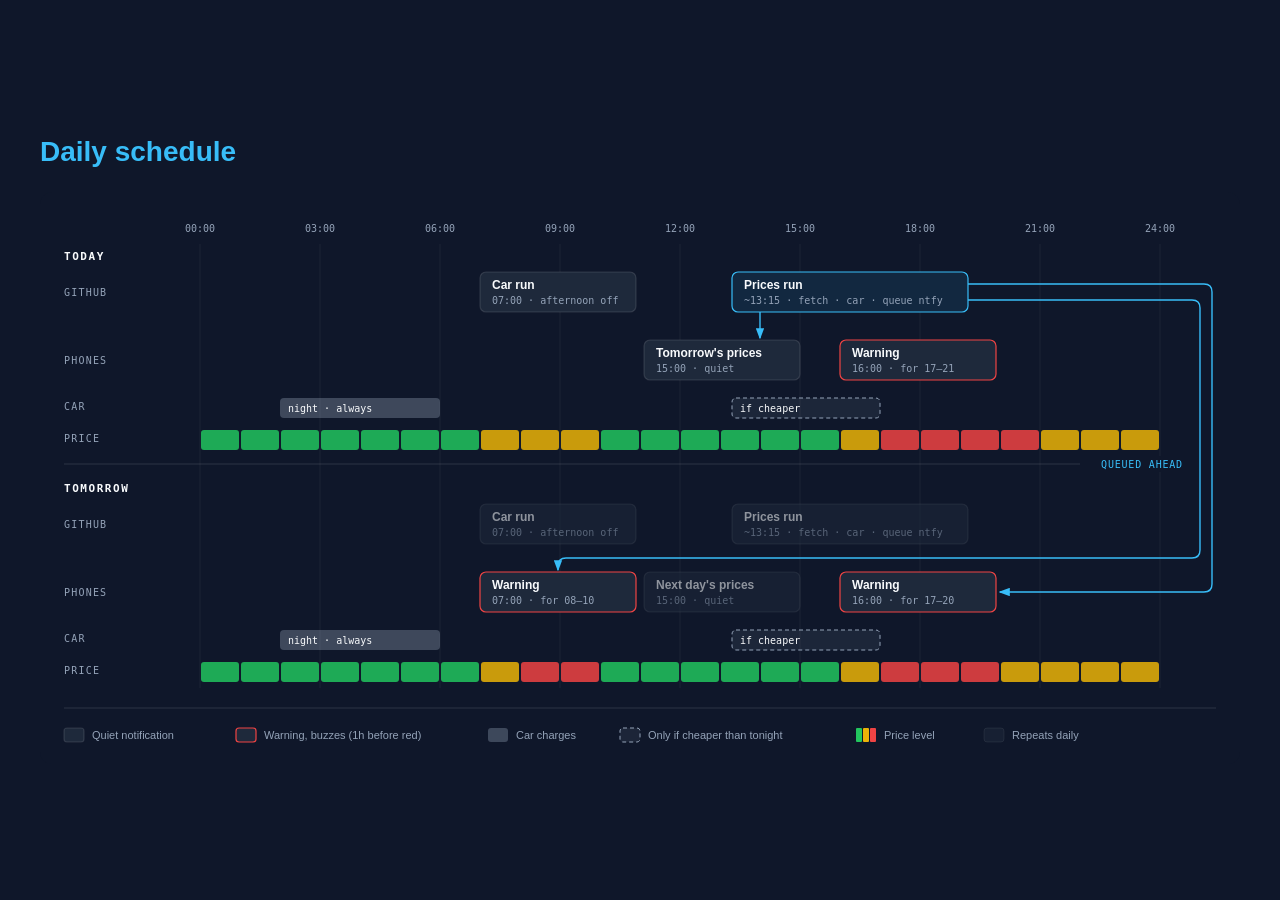
==== docs/schedule.html @ 679850e6 "Document the daily schedule with a diagram Adds docs/schedule.svg (exported from docs/schedule.html)" ====
<!DOCTYPE html>
<html lang="en">
<head>
  <meta charset="UTF-8">
  <meta name="viewport" content="width=device-width, initial-scale=1.0">
  <title>Daily schedule</title>
  <!-- Source of docs/schedule.svg, the diagram in the README; system fonts so the SVG renders anywhere -->
  <style>
    *, *::before, *::after { box-sizing: border-box; margin: 0; padding: 0; }
    body {
      font-family: Inter, -apple-system, BlinkMacSystemFont, 'Segoe UI', Roboto, sans-serif;
      background: #0f172a;
      color: #f8fafc;
      min-height: 100vh;
      display: flex;
      align-items: center;
      justify-content: center;
      padding: 3rem 2rem;
    }
    .frame { max-width: 1200px; width: 100%; }
    .diagram-container { width: 100%; overflow-x: auto; }
    h1 { font-size: 1.75rem; font-weight: 800; margin-bottom: 1.5rem; color: #38bdf8; }
    svg { width: 100%; min-width: 1200px; display: block; }
    @media print {
      .diagram-container { overflow-x: visible; }
      svg { min-width: 0; }
    }
  </style>
</head>
<body>
  <div class="frame">
    <h1>Daily schedule</h1>
    <div class="diagram-container">
      <svg viewBox="0 0 1200 572" xmlns="http://www.w3.org/2000/svg" role="img" aria-labelledby="schedule-title schedule-desc">
        <title id="schedule-title">Daily schedule: runs, notifications and charging</title>
        <desc id="schedule-desc">Each morning a run switches the car's afternoon charging off; each afternoon a run reads tomorrow's prices, switches afternoon charging on when it is cheaper than tonight, and queues tomorrow's overview for 15:00 and a warning an hour before each expensive period tomorrow.</desc>
        <defs>
          <marker id="arrow" markerWidth="8" markerHeight="6" refX="7" refY="3" orient="auto"><polygon points="0 0, 8 3, 0 6" fill="#94a3b8"/></marker>
          <marker id="arrow-accent" markerWidth="8" markerHeight="6" refX="7" refY="3" orient="auto"><polygon points="0 0, 8 3, 0 6" fill="#38bdf8"/></marker>
        </defs>
        <rect width="1200" height="572" rx="12" fill="#0f172a"/>
        <text x="160" y="40" font-family="ui-monospace, SFMono-Regular, Menlo, Consolas, monospace" font-size="10" font-weight="400" fill="#94a3b8" text-anchor="middle">00:00</text>
        <line x1="160" y1="52" x2="160" y2="496" stroke="rgba(248,250,252,0.06)" stroke-width="1"/>
        <text x="280" y="40" font-family="ui-monospace, SFMono-Regular, Menlo, Consolas, monospace" font-size="10" font-weight="400" fill="#94a3b8" text-anchor="middle">03:00</text>
        <line x1="280" y1="52" x2="280" y2="496" stroke="rgba(248,250,252,0.06)" stroke-width="1"/>
        <text x="400" y="40" font-family="ui-monospace, SFMono-Regular, Menlo, Consolas, monospace" font-size="10" font-weight="400" fill="#94a3b8" text-anchor="middle">06:00</text>
        <line x1="400" y1="52" x2="400" y2="496" stroke="rgba(248,250,252,0.06)" stroke-width="1"/>
        <text x="520" y="40" font-family="ui-monospace, SFMono-Regular, Menlo, Consolas, monospace" font-size="10" font-weight="400" fill="#94a3b8" text-anchor="middle">09:00</text>
        <line x1="520" y1="52" x2="520" y2="496" stroke="rgba(248,250,252,0.06)" stroke-width="1"/>
        <text x="640" y="40" font-family="ui-monospace, SFMono-Regular, Menlo, Consolas, monospace" font-size="10" font-weight="400" fill="#94a3b8" text-anchor="middle">12:00</text>
        <line x1="640" y1="52" x2="640" y2="496" stroke="rgba(248,250,252,0.06)" stroke-width="1"/>
        <text x="760" y="40" font-family="ui-monospace, SFMono-Regular, Menlo, Consolas, monospace" font-size="10" font-weight="400" fill="#94a3b8" text-anchor="middle">15:00</text>
        <line x1="760" y1="52" x2="760" y2="496" stroke="rgba(248,250,252,0.06)" stroke-width="1"/>
        <text x="880" y="40" font-family="ui-monospace, SFMono-Regular, Menlo, Consolas, monospace" font-size="10" font-weight="400" fill="#94a3b8" text-anchor="middle">18:00</text>
        <line x1="880" y1="52" x2="880" y2="496" stroke="rgba(248,250,252,0.06)" stroke-width="1"/>
        <text x="1000" y="40" font-family="ui-monospace, SFMono-Regular, Menlo, Consolas, monospace" font-size="10" font-weight="400" fill="#94a3b8" text-anchor="middle">21:00</text>
        <line x1="1000" y1="52" x2="1000" y2="496" stroke="rgba(248,250,252,0.06)" stroke-width="1"/>
        <text x="1120" y="40" font-family="ui-monospace, SFMono-Regular, Menlo, Consolas, monospace" font-size="10" font-weight="400" fill="#94a3b8" text-anchor="middle">24:00</text>
        <line x1="1120" y1="52" x2="1120" y2="496" stroke="rgba(248,250,252,0.06)" stroke-width="1"/>
        <line x1="24" y1="272" x2="1040" y2="272" stroke="rgba(248,250,252,0.12)" stroke-width="1"/>
        <path d="M928 108 H1152 Q1160 108 1160 116 V358 Q1160 366 1152 366 H526 Q518 366 518 374 V378" fill="none" stroke="#38bdf8" stroke-width="1.4" marker-end="url(#arrow-accent)"/>
        <path d="M928 92 H1164 Q1172 92 1172 100 V392 Q1172 400 1164 400 H960" fill="none" stroke="#38bdf8" stroke-width="1.4" marker-end="url(#arrow-accent)"/>
        <rect x="1052" y="264" width="100" height="16" fill="#0f172a"/>
        <text x="1102" y="276" font-family="ui-monospace, SFMono-Regular, Menlo, Consolas, monospace" font-size="10" font-weight="500" fill="#38bdf8" text-anchor="middle" letter-spacing="0.08em">QUEUED AHEAD</text>
        <text x="24" y="68" font-family="ui-monospace, SFMono-Regular, Menlo, Consolas, monospace" font-size="11" font-weight="700" fill="#f8fafc" text-anchor="start" letter-spacing="0.14em">TODAY</text>
        <text x="24" y="104" font-family="ui-monospace, SFMono-Regular, Menlo, Consolas, monospace" font-size="10" font-weight="500" fill="#94a3b8" text-anchor="start" letter-spacing="0.12em">GITHUB</text>
        <text x="24" y="172" font-family="ui-monospace, SFMono-Regular, Menlo, Consolas, monospace" font-size="10" font-weight="500" fill="#94a3b8" text-anchor="start" letter-spacing="0.12em">PHONES</text>
        <text x="24" y="218" font-family="ui-monospace, SFMono-Regular, Menlo, Consolas, monospace" font-size="10" font-weight="500" fill="#94a3b8" text-anchor="start" letter-spacing="0.12em">CAR</text>
        <text x="24" y="250" font-family="ui-monospace, SFMono-Regular, Menlo, Consolas, monospace" font-size="10" font-weight="500" fill="#94a3b8" text-anchor="start" letter-spacing="0.12em">PRICE</text>
        <line x1="720" y1="120" x2="720" y2="146" stroke="#38bdf8" stroke-width="1.4" marker-end="url(#arrow-accent)"/>
        <g>
        <rect x="440" y="80" width="156" height="40" rx="6" fill="#0f172a"/>
        <rect x="440" y="80" width="156" height="40" rx="6" fill="#1e293b" stroke="rgba(248,250,252,0.12)" stroke-width="1.2"/>
        <text x="452" y="97" font-family="Inter, -apple-system, BlinkMacSystemFont, 'Segoe UI', Roboto, sans-serif" font-size="12" font-weight="600" fill="#f8fafc" text-anchor="start">Car run</text>
        <text x="452" y="112" font-family="ui-monospace, SFMono-Regular, Menlo, Consolas, monospace" font-size="10" font-weight="400" fill="#94a3b8" text-anchor="start">07:00 · afternoon off</text>
        </g>
        <g>
        <rect x="692" y="80" width="236" height="40" rx="6" fill="#0f172a"/>
        <rect x="692" y="80" width="236" height="40" rx="6" fill="rgba(56,189,248,0.10)" stroke="#38bdf8" stroke-width="1.2"/>
        <text x="704" y="97" font-family="Inter, -apple-system, BlinkMacSystemFont, 'Segoe UI', Roboto, sans-serif" font-size="12" font-weight="600" fill="#f8fafc" text-anchor="start">Prices run</text>
        <text x="704" y="112" font-family="ui-monospace, SFMono-Regular, Menlo, Consolas, monospace" font-size="10" font-weight="400" fill="#94a3b8" text-anchor="start">~13:15 · fetch · car · queue ntfy</text>
        </g>
        <g>
        <rect x="604" y="148" width="156" height="40" rx="6" fill="#0f172a"/>
        <rect x="604" y="148" width="156" height="40" rx="6" fill="#1e293b" stroke="rgba(248,250,252,0.12)" stroke-width="1.2"/>
        <text x="616" y="165" font-family="Inter, -apple-system, BlinkMacSystemFont, 'Segoe UI', Roboto, sans-serif" font-size="12" font-weight="600" fill="#f8fafc" text-anchor="start">Tomorrow's prices</text>
        <text x="616" y="180" font-family="ui-monospace, SFMono-Regular, Menlo, Consolas, monospace" font-size="10" font-weight="400" fill="#94a3b8" text-anchor="start">15:00 · quiet</text>
        </g>
        <g>
        <rect x="800" y="148" width="156" height="40" rx="6" fill="#0f172a"/>
        <rect x="800" y="148" width="156" height="40" rx="6" fill="#1e293b" stroke="#ef4444" stroke-width="1.2"/>
        <text x="812" y="165" font-family="Inter, -apple-system, BlinkMacSystemFont, 'Segoe UI', Roboto, sans-serif" font-size="12" font-weight="600" fill="#f8fafc" text-anchor="start">Warning</text>
        <text x="812" y="180" font-family="ui-monospace, SFMono-Regular, Menlo, Consolas, monospace" font-size="10" font-weight="400" fill="#94a3b8" text-anchor="start">16:00 · for 17–21</text>
        </g>
        <rect x="240" y="206" width="160" height="20" rx="4" fill="rgba(148,163,184,0.35)"/>
        <text x="248" y="220" font-family="ui-monospace, SFMono-Regular, Menlo, Consolas, monospace" font-size="10" font-weight="400" fill="#f8fafc" text-anchor="start">night · always</text>
        <rect x="692" y="206" width="148" height="20" rx="4" fill="rgba(148,163,184,0.10)" stroke="#94a3b8" stroke-width="1" stroke-dasharray="4,3"/>
        <text x="700" y="220" font-family="ui-monospace, SFMono-Regular, Menlo, Consolas, monospace" font-size="10" font-weight="400" fill="#f8fafc" text-anchor="start">if cheaper</text>
        <rect x="161" y="238" width="38" height="20" rx="3" fill="#22c55e" opacity="0.85"/>
        <rect x="201" y="238" width="38" height="20" rx="3" fill="#22c55e" opacity="0.85"/>
        <rect x="241" y="238" width="38" height="20" rx="3" fill="#22c55e" opacity="0.85"/>
        <rect x="281" y="238" width="38" height="20" rx="3" fill="#22c55e" opacity="0.85"/>
        <rect x="321" y="238" width="38" height="20" rx="3" fill="#22c55e" opacity="0.85"/>
        <rect x="361" y="238" width="38" height="20" rx="3" fill="#22c55e" opacity="0.85"/>
        <rect x="401" y="238" width="38" height="20" rx="3" fill="#22c55e" opacity="0.85"/>
        <rect x="441" y="238" width="38" height="20" rx="3" fill="#eab308" opacity="0.85"/>
        <rect x="481" y="238" width="38" height="20" rx="3" fill="#eab308" opacity="0.85"/>
        <rect x="521" y="238" width="38" height="20" rx="3" fill="#eab308" opacity="0.85"/>
        <rect x="561" y="238" width="38" height="20" rx="3" fill="#22c55e" opacity="0.85"/>
        <rect x="601" y="238" width="38" height="20" rx="3" fill="#22c55e" opacity="0.85"/>
        <rect x="641" y="238" width="38" height="20" rx="3" fill="#22c55e" opacity="0.85"/>
        <rect x="681" y="238" width="38" height="20" rx="3" fill="#22c55e" opacity="0.85"/>
        <rect x="721" y="238" width="38" height="20" rx="3" fill="#22c55e" opacity="0.85"/>
        <rect x="761" y="238" width="38" height="20" rx="3" fill="#22c55e" opacity="0.85"/>
        <rect x="801" y="238" width="38" height="20" rx="3" fill="#eab308" opacity="0.85"/>
        <rect x="841" y="238" width="38" height="20" rx="3" fill="#ef4444" opacity="0.85"/>
        <rect x="881" y="238" width="38" height="20" rx="3" fill="#ef4444" opacity="0.85"/>
        <rect x="921" y="238" width="38" height="20" rx="3" fill="#ef4444" opacity="0.85"/>
        <rect x="961" y="238" width="38" height="20" rx="3" fill="#ef4444" opacity="0.85"/>
        <rect x="1001" y="238" width="38" height="20" rx="3" fill="#eab308" opacity="0.85"/>
        <rect x="1041" y="238" width="38" height="20" rx="3" fill="#eab308" opacity="0.85"/>
        <rect x="1081" y="238" width="38" height="20" rx="3" fill="#eab308" opacity="0.85"/>
        <text x="24" y="300" font-family="ui-monospace, SFMono-Regular, Menlo, Consolas, monospace" font-size="11" font-weight="700" fill="#f8fafc" text-anchor="start" letter-spacing="0.14em">TOMORROW</text>
        <text x="24" y="336" font-family="ui-monospace, SFMono-Regular, Menlo, Consolas, monospace" font-size="10" font-weight="500" fill="#94a3b8" text-anchor="start" letter-spacing="0.12em">GITHUB</text>
        <text x="24" y="404" font-family="ui-monospace, SFMono-Regular, Menlo, Consolas, monospace" font-size="10" font-weight="500" fill="#94a3b8" text-anchor="start" letter-spacing="0.12em">PHONES</text>
        <text x="24" y="450" font-family="ui-monospace, SFMono-Regular, Menlo, Consolas, monospace" font-size="10" font-weight="500" fill="#94a3b8" text-anchor="start" letter-spacing="0.12em">CAR</text>
        <text x="24" y="482" font-family="ui-monospace, SFMono-Regular, Menlo, Consolas, monospace" font-size="10" font-weight="500" fill="#94a3b8" text-anchor="start" letter-spacing="0.12em">PRICE</text>
        <g opacity="0.55">
        <rect x="440" y="312" width="156" height="40" rx="6" fill="#0f172a"/>
        <rect x="440" y="312" width="156" height="40" rx="6" fill="#1e293b" stroke="rgba(248,250,252,0.12)" stroke-width="1.2"/>
        <text x="452" y="329" font-family="Inter, -apple-system, BlinkMacSystemFont, 'Segoe UI', Roboto, sans-serif" font-size="12" font-weight="600" fill="#f8fafc" text-anchor="start">Car run</text>
        <text x="452" y="344" font-family="ui-monospace, SFMono-Regular, Menlo, Consolas, monospace" font-size="10" font-weight="400" fill="#94a3b8" text-anchor="start">07:00 · afternoon off</text>
        </g>
        <g opacity="0.55">
        <rect x="692" y="312" width="236" height="40" rx="6" fill="#0f172a"/>
        <rect x="692" y="312" width="236" height="40" rx="6" fill="#1e293b" stroke="rgba(248,250,252,0.12)" stroke-width="1.2"/>
        <text x="704" y="329" font-family="Inter, -apple-system, BlinkMacSystemFont, 'Segoe UI', Roboto, sans-serif" font-size="12" font-weight="600" fill="#f8fafc" text-anchor="start">Prices run</text>
        <text x="704" y="344" font-family="ui-monospace, SFMono-Regular, Menlo, Consolas, monospace" font-size="10" font-weight="400" fill="#94a3b8" text-anchor="start">~13:15 · fetch · car · queue ntfy</text>
        </g>
        <g>
        <rect x="440" y="380" width="156" height="40" rx="6" fill="#0f172a"/>
        <rect x="440" y="380" width="156" height="40" rx="6" fill="#1e293b" stroke="#ef4444" stroke-width="1.2"/>
        <text x="452" y="397" font-family="Inter, -apple-system, BlinkMacSystemFont, 'Segoe UI', Roboto, sans-serif" font-size="12" font-weight="600" fill="#f8fafc" text-anchor="start">Warning</text>
        <text x="452" y="412" font-family="ui-monospace, SFMono-Regular, Menlo, Consolas, monospace" font-size="10" font-weight="400" fill="#94a3b8" text-anchor="start">07:00 · for 08–10</text>
        </g>
        <g opacity="0.55">
        <rect x="604" y="380" width="156" height="40" rx="6" fill="#0f172a"/>
        <rect x="604" y="380" width="156" height="40" rx="6" fill="#1e293b" stroke="rgba(248,250,252,0.12)" stroke-width="1.2"/>
        <text x="616" y="397" font-family="Inter, -apple-system, BlinkMacSystemFont, 'Segoe UI', Roboto, sans-serif" font-size="12" font-weight="600" fill="#f8fafc" text-anchor="start">Next day's prices</text>
        <text x="616" y="412" font-family="ui-monospace, SFMono-Regular, Menlo, Consolas, monospace" font-size="10" font-weight="400" fill="#94a3b8" text-anchor="start">15:00 · quiet</text>
        </g>
        <g>
        <rect x="800" y="380" width="156" height="40" rx="6" fill="#0f172a"/>
        <rect x="800" y="380" width="156" height="40" rx="6" fill="#1e293b" stroke="#ef4444" stroke-width="1.2"/>
        <text x="812" y="397" font-family="Inter, -apple-system, BlinkMacSystemFont, 'Segoe UI', Roboto, sans-serif" font-size="12" font-weight="600" fill="#f8fafc" text-anchor="start">Warning</text>
        <text x="812" y="412" font-family="ui-monospace, SFMono-Regular, Menlo, Consolas, monospace" font-size="10" font-weight="400" fill="#94a3b8" text-anchor="start">16:00 · for 17–20</text>
        </g>
        <rect x="240" y="438" width="160" height="20" rx="4" fill="rgba(148,163,184,0.35)"/>
        <text x="248" y="452" font-family="ui-monospace, SFMono-Regular, Menlo, Consolas, monospace" font-size="10" font-weight="400" fill="#f8fafc" text-anchor="start">night · always</text>
        <rect x="692" y="438" width="148" height="20" rx="4" fill="rgba(148,163,184,0.10)" stroke="#94a3b8" stroke-width="1" stroke-dasharray="4,3"/>
        <text x="700" y="452" font-family="ui-monospace, SFMono-Regular, Menlo, Consolas, monospace" font-size="10" font-weight="400" fill="#f8fafc" text-anchor="start">if cheaper</text>
        <rect x="161" y="470" width="38" height="20" rx="3" fill="#22c55e" opacity="0.85"/>
        <rect x="201" y="470" width="38" height="20" rx="3" fill="#22c55e" opacity="0.85"/>
        <rect x="241" y="470" width="38" height="20" rx="3" fill="#22c55e" opacity="0.85"/>
        <rect x="281" y="470" width="38" height="20" rx="3" fill="#22c55e" opacity="0.85"/>
        <rect x="321" y="470" width="38" height="20" rx="3" fill="#22c55e" opacity="0.85"/>
        <rect x="361" y="470" width="38" height="20" rx="3" fill="#22c55e" opacity="0.85"/>
        <rect x="401" y="470" width="38" height="20" rx="3" fill="#22c55e" opacity="0.85"/>
        <rect x="441" y="470" width="38" height="20" rx="3" fill="#eab308" opacity="0.85"/>
        <rect x="481" y="470" width="38" height="20" rx="3" fill="#ef4444" opacity="0.85"/>
        <rect x="521" y="470" width="38" height="20" rx="3" fill="#ef4444" opacity="0.85"/>
        <rect x="561" y="470" width="38" height="20" rx="3" fill="#22c55e" opacity="0.85"/>
        <rect x="601" y="470" width="38" height="20" rx="3" fill="#22c55e" opacity="0.85"/>
        <rect x="641" y="470" width="38" height="20" rx="3" fill="#22c55e" opacity="0.85"/>
        <rect x="681" y="470" width="38" height="20" rx="3" fill="#22c55e" opacity="0.85"/>
        <rect x="721" y="470" width="38" height="20" rx="3" fill="#22c55e" opacity="0.85"/>
        <rect x="761" y="470" width="38" height="20" rx="3" fill="#22c55e" opacity="0.85"/>
        <rect x="801" y="470" width="38" height="20" rx="3" fill="#eab308" opacity="0.85"/>
        <rect x="841" y="470" width="38" height="20" rx="3" fill="#ef4444" opacity="0.85"/>
        <rect x="881" y="470" width="38" height="20" rx="3" fill="#ef4444" opacity="0.85"/>
        <rect x="921" y="470" width="38" height="20" rx="3" fill="#ef4444" opacity="0.85"/>
        <rect x="961" y="470" width="38" height="20" rx="3" fill="#eab308" opacity="0.85"/>
        <rect x="1001" y="470" width="38" height="20" rx="3" fill="#eab308" opacity="0.85"/>
        <rect x="1041" y="470" width="38" height="20" rx="3" fill="#eab308" opacity="0.85"/>
        <rect x="1081" y="470" width="38" height="20" rx="3" fill="#eab308" opacity="0.85"/>
        <line x1="24" y1="516" x2="1176" y2="516" stroke="rgba(248,250,252,0.12)" stroke-width="1"/>
        <rect x="24" y="536" width="20" height="14" rx="3" fill="#1e293b" stroke="rgba(248,250,252,0.12)" stroke-width="1.2"/>
        <text x="52" y="547" font-family="Inter, -apple-system, BlinkMacSystemFont, 'Segoe UI', Roboto, sans-serif" font-size="11" font-weight="400" fill="#94a3b8" text-anchor="start">Quiet notification</text>
        <rect x="196" y="536" width="20" height="14" rx="3" fill="#1e293b" stroke="#ef4444" stroke-width="1.2"/>
        <text x="224" y="547" font-family="Inter, -apple-system, BlinkMacSystemFont, 'Segoe UI', Roboto, sans-serif" font-size="11" font-weight="400" fill="#94a3b8" text-anchor="start">Warning, buzzes (1h before red)</text>
        <rect x="448" y="536" width="20" height="14" rx="3" fill="rgba(148,163,184,0.35)"/>
        <text x="476" y="547" font-family="Inter, -apple-system, BlinkMacSystemFont, 'Segoe UI', Roboto, sans-serif" font-size="11" font-weight="400" fill="#94a3b8" text-anchor="start">Car charges</text>
        <rect x="580" y="536" width="20" height="14" rx="3" fill="rgba(148,163,184,0.10)" stroke="#94a3b8" stroke-dasharray="4,3"/>
        <text x="608" y="547" font-family="Inter, -apple-system, BlinkMacSystemFont, 'Segoe UI', Roboto, sans-serif" font-size="11" font-weight="400" fill="#94a3b8" text-anchor="start">Only if cheaper than tonight</text>
        <rect x="816" y="536" width="6" height="14" rx="1" fill="#22c55e"/><rect x="823" y="536" width="6" height="14" rx="1" fill="#eab308"/><rect x="830" y="536" width="6" height="14" rx="1" fill="#ef4444"/>
        <text x="844" y="547" font-family="Inter, -apple-system, BlinkMacSystemFont, 'Segoe UI', Roboto, sans-serif" font-size="11" font-weight="400" fill="#94a3b8" text-anchor="start">Price level</text>
        <rect x="944" y="536" width="20" height="14" rx="3" fill="#1e293b" stroke="rgba(248,250,252,0.12)" opacity="0.55"/>
        <text x="972" y="547" font-family="Inter, -apple-system, BlinkMacSystemFont, 'Segoe UI', Roboto, sans-serif" font-size="11" font-weight="400" fill="#94a3b8" text-anchor="start">Repeats daily</text>
      </svg>
    </div>
  </div>
</body>
</html>
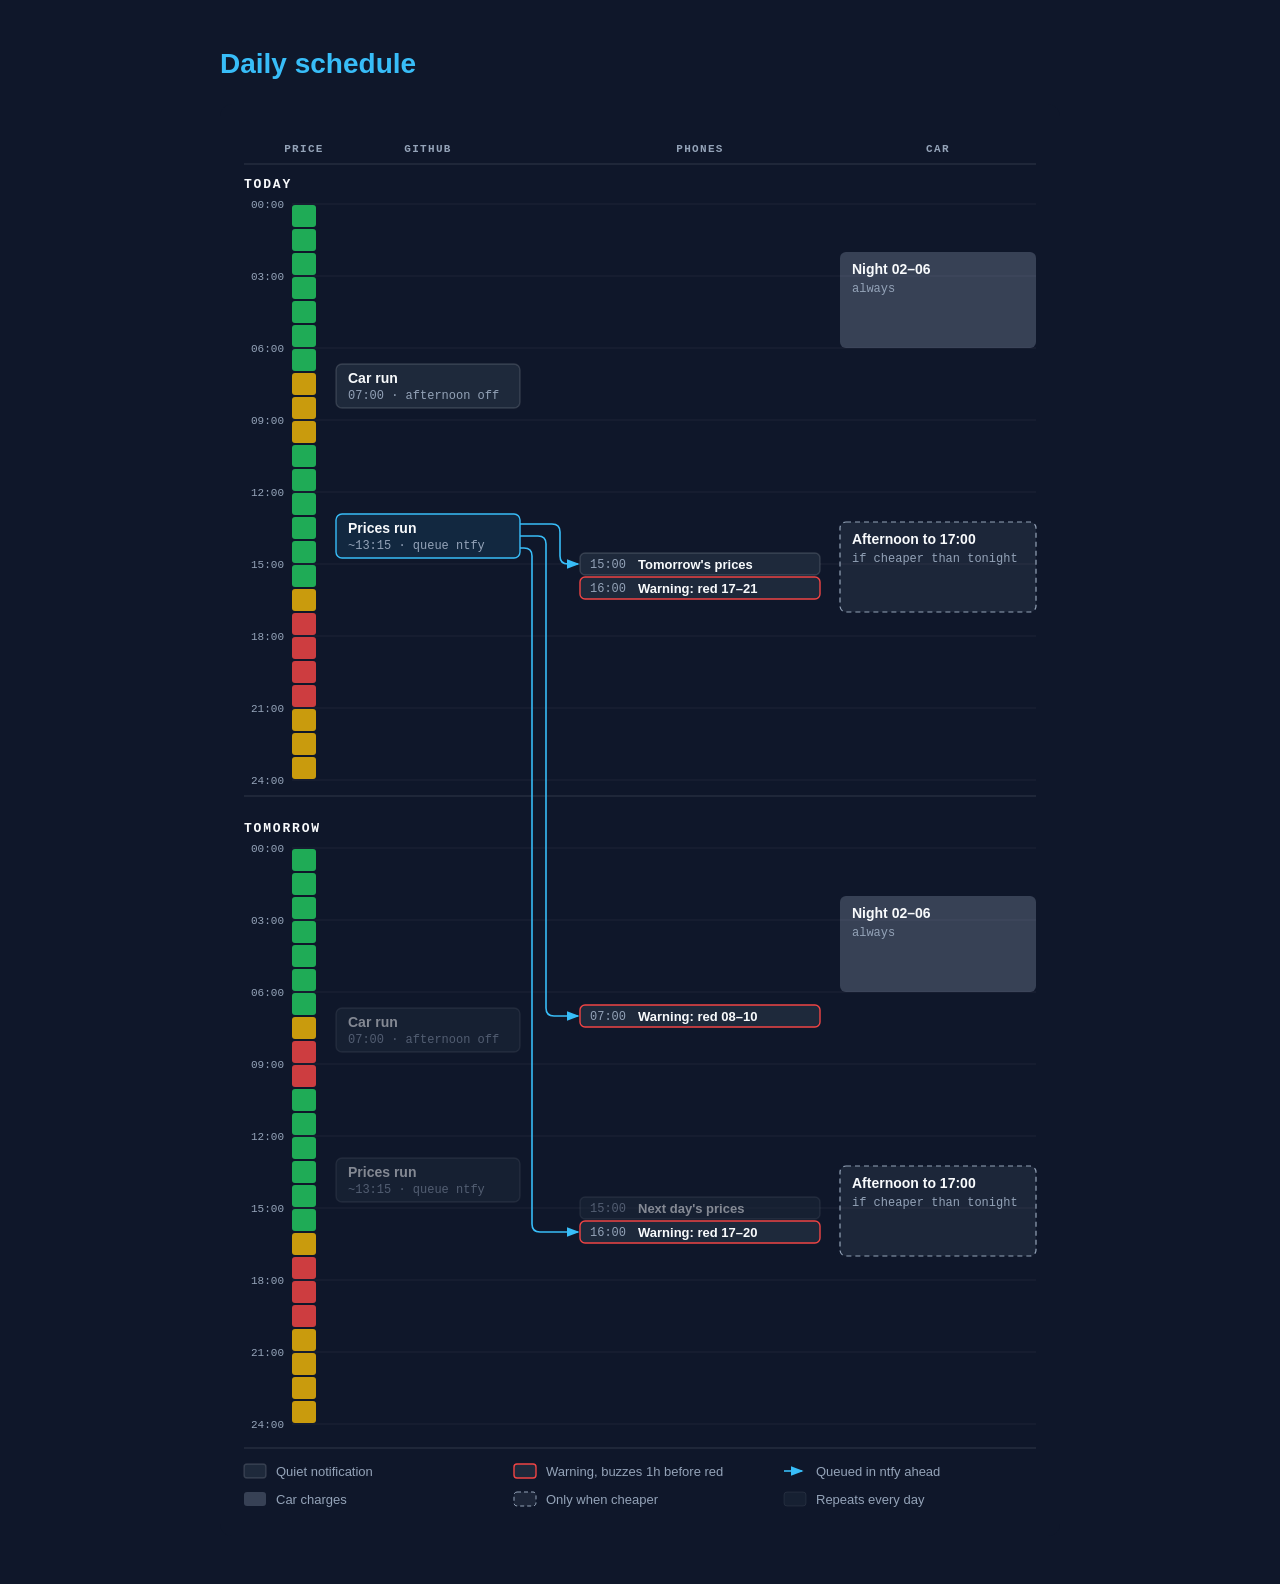
==== commit 4df0fed2: "Run the schedule diagram top to bottom Time now runs down the page with larger text, so the diagram " ====
--- a/docs/schedule.html
+++ b/docs/schedule.html
@@ -15,12 +15,12 @@
       display: flex;
       align-items: center;
       justify-content: center;
-      padding: 3rem 2rem;
+      padding: 3rem 1rem;
     }
-    .frame { max-width: 1200px; width: 100%; }
+    .frame { max-width: 840px; width: 100%; }
     .diagram-container { width: 100%; overflow-x: auto; }
     h1 { font-size: 1.75rem; font-weight: 800; margin-bottom: 1.5rem; color: #38bdf8; }
-    svg { width: 100%; min-width: 1200px; display: block; }
+    svg { width: 100%; min-width: 840px; display: block; }
     @media print {
       .diagram-container { overflow-x: visible; }
       svg { min-width: 0; }
@@ -31,171 +31,175 @@
   <div class="frame">
     <h1>Daily schedule</h1>
     <div class="diagram-container">
-      <svg viewBox="0 0 1200 572" xmlns="http://www.w3.org/2000/svg" role="img" aria-labelledby="schedule-title schedule-desc">
+      <svg viewBox="0 0 840 1432" xmlns="http://www.w3.org/2000/svg" role="img" aria-labelledby="schedule-title schedule-desc">
         <title id="schedule-title">Daily schedule: runs, notifications and charging</title>
         <desc id="schedule-desc">Each morning a run switches the car's afternoon charging off; each afternoon a run reads tomorrow's prices, switches afternoon charging on when it is cheaper than tonight, and queues tomorrow's overview for 15:00 and a warning an hour before each expensive period tomorrow.</desc>
         <defs>
-          <marker id="arrow" markerWidth="8" markerHeight="6" refX="7" refY="3" orient="auto"><polygon points="0 0, 8 3, 0 6" fill="#94a3b8"/></marker>
           <marker id="arrow-accent" markerWidth="8" markerHeight="6" refX="7" refY="3" orient="auto"><polygon points="0 0, 8 3, 0 6" fill="#38bdf8"/></marker>
         </defs>
-        <rect width="1200" height="572" rx="12" fill="#0f172a"/>
-        <text x="160" y="40" font-family="ui-monospace, SFMono-Regular, Menlo, Consolas, monospace" font-size="10" font-weight="400" fill="#94a3b8" text-anchor="middle">00:00</text>
-        <line x1="160" y1="52" x2="160" y2="496" stroke="rgba(248,250,252,0.06)" stroke-width="1"/>
-        <text x="280" y="40" font-family="ui-monospace, SFMono-Regular, Menlo, Consolas, monospace" font-size="10" font-weight="400" fill="#94a3b8" text-anchor="middle">03:00</text>
-        <line x1="280" y1="52" x2="280" y2="496" stroke="rgba(248,250,252,0.06)" stroke-width="1"/>
-        <text x="400" y="40" font-family="ui-monospace, SFMono-Regular, Menlo, Consolas, monospace" font-size="10" font-weight="400" fill="#94a3b8" text-anchor="middle">06:00</text>
-        <line x1="400" y1="52" x2="400" y2="496" stroke="rgba(248,250,252,0.06)" stroke-width="1"/>
-        <text x="520" y="40" font-family="ui-monospace, SFMono-Regular, Menlo, Consolas, monospace" font-size="10" font-weight="400" fill="#94a3b8" text-anchor="middle">09:00</text>
-        <line x1="520" y1="52" x2="520" y2="496" stroke="rgba(248,250,252,0.06)" stroke-width="1"/>
-        <text x="640" y="40" font-family="ui-monospace, SFMono-Regular, Menlo, Consolas, monospace" font-size="10" font-weight="400" fill="#94a3b8" text-anchor="middle">12:00</text>
-        <line x1="640" y1="52" x2="640" y2="496" stroke="rgba(248,250,252,0.06)" stroke-width="1"/>
-        <text x="760" y="40" font-family="ui-monospace, SFMono-Regular, Menlo, Consolas, monospace" font-size="10" font-weight="400" fill="#94a3b8" text-anchor="middle">15:00</text>
-        <line x1="760" y1="52" x2="760" y2="496" stroke="rgba(248,250,252,0.06)" stroke-width="1"/>
-        <text x="880" y="40" font-family="ui-monospace, SFMono-Regular, Menlo, Consolas, monospace" font-size="10" font-weight="400" fill="#94a3b8" text-anchor="middle">18:00</text>
-        <line x1="880" y1="52" x2="880" y2="496" stroke="rgba(248,250,252,0.06)" stroke-width="1"/>
-        <text x="1000" y="40" font-family="ui-monospace, SFMono-Regular, Menlo, Consolas, monospace" font-size="10" font-weight="400" fill="#94a3b8" text-anchor="middle">21:00</text>
-        <line x1="1000" y1="52" x2="1000" y2="496" stroke="rgba(248,250,252,0.06)" stroke-width="1"/>
-        <text x="1120" y="40" font-family="ui-monospace, SFMono-Regular, Menlo, Consolas, monospace" font-size="10" font-weight="400" fill="#94a3b8" text-anchor="middle">24:00</text>
-        <line x1="1120" y1="52" x2="1120" y2="496" stroke="rgba(248,250,252,0.06)" stroke-width="1"/>
-        <line x1="24" y1="272" x2="1040" y2="272" stroke="rgba(248,250,252,0.12)" stroke-width="1"/>
-        <path d="M928 108 H1152 Q1160 108 1160 116 V358 Q1160 366 1152 366 H526 Q518 366 518 374 V378" fill="none" stroke="#38bdf8" stroke-width="1.4" marker-end="url(#arrow-accent)"/>
-        <path d="M928 92 H1164 Q1172 92 1172 100 V392 Q1172 400 1164 400 H960" fill="none" stroke="#38bdf8" stroke-width="1.4" marker-end="url(#arrow-accent)"/>
-        <rect x="1052" y="264" width="100" height="16" fill="#0f172a"/>
-        <text x="1102" y="276" font-family="ui-monospace, SFMono-Regular, Menlo, Consolas, monospace" font-size="10" font-weight="500" fill="#38bdf8" text-anchor="middle" letter-spacing="0.08em">QUEUED AHEAD</text>
-        <text x="24" y="68" font-family="ui-monospace, SFMono-Regular, Menlo, Consolas, monospace" font-size="11" font-weight="700" fill="#f8fafc" text-anchor="start" letter-spacing="0.14em">TODAY</text>
-        <text x="24" y="104" font-family="ui-monospace, SFMono-Regular, Menlo, Consolas, monospace" font-size="10" font-weight="500" fill="#94a3b8" text-anchor="start" letter-spacing="0.12em">GITHUB</text>
-        <text x="24" y="172" font-family="ui-monospace, SFMono-Regular, Menlo, Consolas, monospace" font-size="10" font-weight="500" fill="#94a3b8" text-anchor="start" letter-spacing="0.12em">PHONES</text>
-        <text x="24" y="218" font-family="ui-monospace, SFMono-Regular, Menlo, Consolas, monospace" font-size="10" font-weight="500" fill="#94a3b8" text-anchor="start" letter-spacing="0.12em">CAR</text>
-        <text x="24" y="250" font-family="ui-monospace, SFMono-Regular, Menlo, Consolas, monospace" font-size="10" font-weight="500" fill="#94a3b8" text-anchor="start" letter-spacing="0.12em">PRICE</text>
-        <line x1="720" y1="120" x2="720" y2="146" stroke="#38bdf8" stroke-width="1.4" marker-end="url(#arrow-accent)"/>
+        <rect width="840" height="1432" rx="12" fill="#0f172a"/>
+        <text x="84.0" y="48" font-family="ui-monospace, SFMono-Regular, Menlo, Consolas, monospace" font-size="11" font-weight="600" fill="#94a3b8" text-anchor="middle" letter-spacing="0.12em">PRICE</text>
+        <text x="208.0" y="48" font-family="ui-monospace, SFMono-Regular, Menlo, Consolas, monospace" font-size="11" font-weight="600" fill="#94a3b8" text-anchor="middle" letter-spacing="0.12em">GITHUB</text>
+        <text x="480.0" y="48" font-family="ui-monospace, SFMono-Regular, Menlo, Consolas, monospace" font-size="11" font-weight="600" fill="#94a3b8" text-anchor="middle" letter-spacing="0.12em">PHONES</text>
+        <text x="718.0" y="48" font-family="ui-monospace, SFMono-Regular, Menlo, Consolas, monospace" font-size="11" font-weight="600" fill="#94a3b8" text-anchor="middle" letter-spacing="0.12em">CAR</text>
+        <line x1="24" y1="60" x2="816" y2="60" stroke="rgba(248,250,252,0.14)" stroke-width="1"/>
+        <line x1="24" y1="692" x2="816" y2="692" stroke="rgba(248,250,252,0.14)" stroke-width="1"/>
+        <text x="24" y="84" font-family="ui-monospace, SFMono-Regular, Menlo, Consolas, monospace" font-size="13" font-weight="700" fill="#f8fafc" text-anchor="start" letter-spacing="0.14em">TODAY</text>
+        <text x="64" y="104" font-family="ui-monospace, SFMono-Regular, Menlo, Consolas, monospace" font-size="11" font-weight="400" fill="#94a3b8" text-anchor="end">00:00</text>
+        <line x1="72" y1="100" x2="816" y2="100" stroke="rgba(248,250,252,0.06)" stroke-width="1"/>
+        <text x="64" y="176" font-family="ui-monospace, SFMono-Regular, Menlo, Consolas, monospace" font-size="11" font-weight="400" fill="#94a3b8" text-anchor="end">03:00</text>
+        <line x1="72" y1="172" x2="816" y2="172" stroke="rgba(248,250,252,0.06)" stroke-width="1"/>
+        <text x="64" y="248" font-family="ui-monospace, SFMono-Regular, Menlo, Consolas, monospace" font-size="11" font-weight="400" fill="#94a3b8" text-anchor="end">06:00</text>
+        <line x1="72" y1="244" x2="816" y2="244" stroke="rgba(248,250,252,0.06)" stroke-width="1"/>
+        <text x="64" y="320" font-family="ui-monospace, SFMono-Regular, Menlo, Consolas, monospace" font-size="11" font-weight="400" fill="#94a3b8" text-anchor="end">09:00</text>
+        <line x1="72" y1="316" x2="816" y2="316" stroke="rgba(248,250,252,0.06)" stroke-width="1"/>
+        <text x="64" y="392" font-family="ui-monospace, SFMono-Regular, Menlo, Consolas, monospace" font-size="11" font-weight="400" fill="#94a3b8" text-anchor="end">12:00</text>
+        <line x1="72" y1="388" x2="816" y2="388" stroke="rgba(248,250,252,0.06)" stroke-width="1"/>
+        <text x="64" y="464" font-family="ui-monospace, SFMono-Regular, Menlo, Consolas, monospace" font-size="11" font-weight="400" fill="#94a3b8" text-anchor="end">15:00</text>
+        <line x1="72" y1="460" x2="816" y2="460" stroke="rgba(248,250,252,0.06)" stroke-width="1"/>
+        <text x="64" y="536" font-family="ui-monospace, SFMono-Regular, Menlo, Consolas, monospace" font-size="11" font-weight="400" fill="#94a3b8" text-anchor="end">18:00</text>
+        <line x1="72" y1="532" x2="816" y2="532" stroke="rgba(248,250,252,0.06)" stroke-width="1"/>
+        <text x="64" y="608" font-family="ui-monospace, SFMono-Regular, Menlo, Consolas, monospace" font-size="11" font-weight="400" fill="#94a3b8" text-anchor="end">21:00</text>
+        <line x1="72" y1="604" x2="816" y2="604" stroke="rgba(248,250,252,0.06)" stroke-width="1"/>
+        <text x="64" y="680" font-family="ui-monospace, SFMono-Regular, Menlo, Consolas, monospace" font-size="11" font-weight="400" fill="#94a3b8" text-anchor="end">24:00</text>
+        <line x1="72" y1="676" x2="816" y2="676" stroke="rgba(248,250,252,0.06)" stroke-width="1"/>
+        <rect x="72" y="101" width="24" height="22" rx="3" fill="#22c55e" opacity="0.85"/>
+        <rect x="72" y="125" width="24" height="22" rx="3" fill="#22c55e" opacity="0.85"/>
+        <rect x="72" y="149" width="24" height="22" rx="3" fill="#22c55e" opacity="0.85"/>
+        <rect x="72" y="173" width="24" height="22" rx="3" fill="#22c55e" opacity="0.85"/>
+        <rect x="72" y="197" width="24" height="22" rx="3" fill="#22c55e" opacity="0.85"/>
+        <rect x="72" y="221" width="24" height="22" rx="3" fill="#22c55e" opacity="0.85"/>
+        <rect x="72" y="245" width="24" height="22" rx="3" fill="#22c55e" opacity="0.85"/>
+        <rect x="72" y="269" width="24" height="22" rx="3" fill="#eab308" opacity="0.85"/>
+        <rect x="72" y="293" width="24" height="22" rx="3" fill="#eab308" opacity="0.85"/>
+        <rect x="72" y="317" width="24" height="22" rx="3" fill="#eab308" opacity="0.85"/>
+        <rect x="72" y="341" width="24" height="22" rx="3" fill="#22c55e" opacity="0.85"/>
+        <rect x="72" y="365" width="24" height="22" rx="3" fill="#22c55e" opacity="0.85"/>
+        <rect x="72" y="389" width="24" height="22" rx="3" fill="#22c55e" opacity="0.85"/>
+        <rect x="72" y="413" width="24" height="22" rx="3" fill="#22c55e" opacity="0.85"/>
+        <rect x="72" y="437" width="24" height="22" rx="3" fill="#22c55e" opacity="0.85"/>
+        <rect x="72" y="461" width="24" height="22" rx="3" fill="#22c55e" opacity="0.85"/>
+        <rect x="72" y="485" width="24" height="22" rx="3" fill="#eab308" opacity="0.85"/>
+        <rect x="72" y="509" width="24" height="22" rx="3" fill="#ef4444" opacity="0.85"/>
+        <rect x="72" y="533" width="24" height="22" rx="3" fill="#ef4444" opacity="0.85"/>
+        <rect x="72" y="557" width="24" height="22" rx="3" fill="#ef4444" opacity="0.85"/>
+        <rect x="72" y="581" width="24" height="22" rx="3" fill="#ef4444" opacity="0.85"/>
+        <rect x="72" y="605" width="24" height="22" rx="3" fill="#eab308" opacity="0.85"/>
+        <rect x="72" y="629" width="24" height="22" rx="3" fill="#eab308" opacity="0.85"/>
+        <rect x="72" y="653" width="24" height="22" rx="3" fill="#eab308" opacity="0.85"/>
+        <rect x="620" y="148" width="196" height="96" rx="6" fill="rgba(148,163,184,0.30)"/>
+        <text x="632" y="170" font-family="Inter, -apple-system, BlinkMacSystemFont, 'Segoe UI', Roboto, sans-serif" font-size="14" font-weight="600" fill="#f8fafc" text-anchor="start">Night 02–06</text>
+        <text x="632" y="188" font-family="ui-monospace, SFMono-Regular, Menlo, Consolas, monospace" font-size="12" font-weight="400" fill="#94a3b8" text-anchor="start">always</text>
+        <rect x="620" y="418.0" width="196" height="90.0" rx="6" fill="rgba(148,163,184,0.10)" stroke="#94a3b8" stroke-width="1.2" stroke-dasharray="5,4"/>
+        <text x="632" y="440.0" font-family="Inter, -apple-system, BlinkMacSystemFont, 'Segoe UI', Roboto, sans-serif" font-size="14" font-weight="600" fill="#f8fafc" text-anchor="start">Afternoon to 17:00</text>
+        <text x="632" y="458.0" font-family="ui-monospace, SFMono-Regular, Menlo, Consolas, monospace" font-size="12" font-weight="400" fill="#94a3b8" text-anchor="start">if cheaper than tonight</text>
         <g>
-        <rect x="440" y="80" width="156" height="40" rx="6" fill="#0f172a"/>
-        <rect x="440" y="80" width="156" height="40" rx="6" fill="#1e293b" stroke="rgba(248,250,252,0.12)" stroke-width="1.2"/>
-        <text x="452" y="97" font-family="Inter, -apple-system, BlinkMacSystemFont, 'Segoe UI', Roboto, sans-serif" font-size="12" font-weight="600" fill="#f8fafc" text-anchor="start">Car run</text>
-        <text x="452" y="112" font-family="ui-monospace, SFMono-Regular, Menlo, Consolas, monospace" font-size="10" font-weight="400" fill="#94a3b8" text-anchor="start">07:00 · afternoon off</text>
+        <rect x="116" y="260" width="184" height="44" rx="6" fill="#0f172a"/>
+        <rect x="116" y="260" width="184" height="44" rx="6" fill="#1e293b" stroke="rgba(248,250,252,0.14)" stroke-width="1.4"/>
+        <text x="128" y="279" font-family="Inter, -apple-system, BlinkMacSystemFont, 'Segoe UI', Roboto, sans-serif" font-size="14" font-weight="600" fill="#f8fafc" text-anchor="start">Car run</text>
+        <text x="128" y="295" font-family="ui-monospace, SFMono-Regular, Menlo, Consolas, monospace" font-size="12" font-weight="400" fill="#94a3b8" text-anchor="start">07:00 · afternoon off</text>
+        <rect x="116" y="410.0" width="184" height="44" rx="6" fill="#0f172a"/>
+        <rect x="116" y="410.0" width="184" height="44" rx="6" fill="rgba(56,189,248,0.10)" stroke="#38bdf8" stroke-width="1.4"/>
+        <text x="128" y="429.0" font-family="Inter, -apple-system, BlinkMacSystemFont, 'Segoe UI', Roboto, sans-serif" font-size="14" font-weight="600" fill="#f8fafc" text-anchor="start">Prices run</text>
+        <text x="128" y="445.0" font-family="ui-monospace, SFMono-Regular, Menlo, Consolas, monospace" font-size="12" font-weight="400" fill="#94a3b8" text-anchor="start">~13:15 · queue ntfy</text>
         </g>
-        <g>
-        <rect x="692" y="80" width="236" height="40" rx="6" fill="#0f172a"/>
-        <rect x="692" y="80" width="236" height="40" rx="6" fill="rgba(56,189,248,0.10)" stroke="#38bdf8" stroke-width="1.2"/>
-        <text x="704" y="97" font-family="Inter, -apple-system, BlinkMacSystemFont, 'Segoe UI', Roboto, sans-serif" font-size="12" font-weight="600" fill="#f8fafc" text-anchor="start">Prices run</text>
-        <text x="704" y="112" font-family="ui-monospace, SFMono-Regular, Menlo, Consolas, monospace" font-size="10" font-weight="400" fill="#94a3b8" text-anchor="start">~13:15 · fetch · car · queue ntfy</text>
+        <text x="24" y="728" font-family="ui-monospace, SFMono-Regular, Menlo, Consolas, monospace" font-size="13" font-weight="700" fill="#f8fafc" text-anchor="start" letter-spacing="0.14em">TOMORROW</text>
+        <text x="64" y="748" font-family="ui-monospace, SFMono-Regular, Menlo, Consolas, monospace" font-size="11" font-weight="400" fill="#94a3b8" text-anchor="end">00:00</text>
+        <line x1="72" y1="744" x2="816" y2="744" stroke="rgba(248,250,252,0.06)" stroke-width="1"/>
+        <text x="64" y="820" font-family="ui-monospace, SFMono-Regular, Menlo, Consolas, monospace" font-size="11" font-weight="400" fill="#94a3b8" text-anchor="end">03:00</text>
+        <line x1="72" y1="816" x2="816" y2="816" stroke="rgba(248,250,252,0.06)" stroke-width="1"/>
+        <text x="64" y="892" font-family="ui-monospace, SFMono-Regular, Menlo, Consolas, monospace" font-size="11" font-weight="400" fill="#94a3b8" text-anchor="end">06:00</text>
+        <line x1="72" y1="888" x2="816" y2="888" stroke="rgba(248,250,252,0.06)" stroke-width="1"/>
+        <text x="64" y="964" font-family="ui-monospace, SFMono-Regular, Menlo, Consolas, monospace" font-size="11" font-weight="400" fill="#94a3b8" text-anchor="end">09:00</text>
+        <line x1="72" y1="960" x2="816" y2="960" stroke="rgba(248,250,252,0.06)" stroke-width="1"/>
+        <text x="64" y="1036" font-family="ui-monospace, SFMono-Regular, Menlo, Consolas, monospace" font-size="11" font-weight="400" fill="#94a3b8" text-anchor="end">12:00</text>
+        <line x1="72" y1="1032" x2="816" y2="1032" stroke="rgba(248,250,252,0.06)" stroke-width="1"/>
+        <text x="64" y="1108" font-family="ui-monospace, SFMono-Regular, Menlo, Consolas, monospace" font-size="11" font-weight="400" fill="#94a3b8" text-anchor="end">15:00</text>
+        <line x1="72" y1="1104" x2="816" y2="1104" stroke="rgba(248,250,252,0.06)" stroke-width="1"/>
+        <text x="64" y="1180" font-family="ui-monospace, SFMono-Regular, Menlo, Consolas, monospace" font-size="11" font-weight="400" fill="#94a3b8" text-anchor="end">18:00</text>
+        <line x1="72" y1="1176" x2="816" y2="1176" stroke="rgba(248,250,252,0.06)" stroke-width="1"/>
+        <text x="64" y="1252" font-family="ui-monospace, SFMono-Regular, Menlo, Consolas, monospace" font-size="11" font-weight="400" fill="#94a3b8" text-anchor="end">21:00</text>
+        <line x1="72" y1="1248" x2="816" y2="1248" stroke="rgba(248,250,252,0.06)" stroke-width="1"/>
+        <text x="64" y="1324" font-family="ui-monospace, SFMono-Regular, Menlo, Consolas, monospace" font-size="11" font-weight="400" fill="#94a3b8" text-anchor="end">24:00</text>
+        <line x1="72" y1="1320" x2="816" y2="1320" stroke="rgba(248,250,252,0.06)" stroke-width="1"/>
+        <rect x="72" y="745" width="24" height="22" rx="3" fill="#22c55e" opacity="0.85"/>
+        <rect x="72" y="769" width="24" height="22" rx="3" fill="#22c55e" opacity="0.85"/>
+        <rect x="72" y="793" width="24" height="22" rx="3" fill="#22c55e" opacity="0.85"/>
+        <rect x="72" y="817" width="24" height="22" rx="3" fill="#22c55e" opacity="0.85"/>
+        <rect x="72" y="841" width="24" height="22" rx="3" fill="#22c55e" opacity="0.85"/>
+        <rect x="72" y="865" width="24" height="22" rx="3" fill="#22c55e" opacity="0.85"/>
+        <rect x="72" y="889" width="24" height="22" rx="3" fill="#22c55e" opacity="0.85"/>
+        <rect x="72" y="913" width="24" height="22" rx="3" fill="#eab308" opacity="0.85"/>
+        <rect x="72" y="937" width="24" height="22" rx="3" fill="#ef4444" opacity="0.85"/>
+        <rect x="72" y="961" width="24" height="22" rx="3" fill="#ef4444" opacity="0.85"/>
+        <rect x="72" y="985" width="24" height="22" rx="3" fill="#22c55e" opacity="0.85"/>
+        <rect x="72" y="1009" width="24" height="22" rx="3" fill="#22c55e" opacity="0.85"/>
+        <rect x="72" y="1033" width="24" height="22" rx="3" fill="#22c55e" opacity="0.85"/>
+        <rect x="72" y="1057" width="24" height="22" rx="3" fill="#22c55e" opacity="0.85"/>
+        <rect x="72" y="1081" width="24" height="22" rx="3" fill="#22c55e" opacity="0.85"/>
+        <rect x="72" y="1105" width="24" height="22" rx="3" fill="#22c55e" opacity="0.85"/>
+        <rect x="72" y="1129" width="24" height="22" rx="3" fill="#eab308" opacity="0.85"/>
+        <rect x="72" y="1153" width="24" height="22" rx="3" fill="#ef4444" opacity="0.85"/>
+        <rect x="72" y="1177" width="24" height="22" rx="3" fill="#ef4444" opacity="0.85"/>
+        <rect x="72" y="1201" width="24" height="22" rx="3" fill="#ef4444" opacity="0.85"/>
+        <rect x="72" y="1225" width="24" height="22" rx="3" fill="#eab308" opacity="0.85"/>
+        <rect x="72" y="1249" width="24" height="22" rx="3" fill="#eab308" opacity="0.85"/>
+        <rect x="72" y="1273" width="24" height="22" rx="3" fill="#eab308" opacity="0.85"/>
+        <rect x="72" y="1297" width="24" height="22" rx="3" fill="#eab308" opacity="0.85"/>
+        <rect x="620" y="792" width="196" height="96" rx="6" fill="rgba(148,163,184,0.30)"/>
+        <text x="632" y="814" font-family="Inter, -apple-system, BlinkMacSystemFont, 'Segoe UI', Roboto, sans-serif" font-size="14" font-weight="600" fill="#f8fafc" text-anchor="start">Night 02–06</text>
+        <text x="632" y="832" font-family="ui-monospace, SFMono-Regular, Menlo, Consolas, monospace" font-size="12" font-weight="400" fill="#94a3b8" text-anchor="start">always</text>
+        <rect x="620" y="1062.0" width="196" height="90.0" rx="6" fill="rgba(148,163,184,0.10)" stroke="#94a3b8" stroke-width="1.2" stroke-dasharray="5,4"/>
+        <text x="632" y="1084.0" font-family="Inter, -apple-system, BlinkMacSystemFont, 'Segoe UI', Roboto, sans-serif" font-size="14" font-weight="600" fill="#f8fafc" text-anchor="start">Afternoon to 17:00</text>
+        <text x="632" y="1102.0" font-family="ui-monospace, SFMono-Regular, Menlo, Consolas, monospace" font-size="12" font-weight="400" fill="#94a3b8" text-anchor="start">if cheaper than tonight</text>
+        <g opacity="0.5">
+        <rect x="116" y="904" width="184" height="44" rx="6" fill="#0f172a"/>
+        <rect x="116" y="904" width="184" height="44" rx="6" fill="#1e293b" stroke="rgba(248,250,252,0.14)" stroke-width="1.4"/>
+        <text x="128" y="923" font-family="Inter, -apple-system, BlinkMacSystemFont, 'Segoe UI', Roboto, sans-serif" font-size="14" font-weight="600" fill="#f8fafc" text-anchor="start">Car run</text>
+        <text x="128" y="939" font-family="ui-monospace, SFMono-Regular, Menlo, Consolas, monospace" font-size="12" font-weight="400" fill="#94a3b8" text-anchor="start">07:00 · afternoon off</text>
+        <rect x="116" y="1054.0" width="184" height="44" rx="6" fill="#0f172a"/>
+        <rect x="116" y="1054.0" width="184" height="44" rx="6" fill="#1e293b" stroke="rgba(248,250,252,0.14)" stroke-width="1.4"/>
+        <text x="128" y="1073.0" font-family="Inter, -apple-system, BlinkMacSystemFont, 'Segoe UI', Roboto, sans-serif" font-size="14" font-weight="600" fill="#f8fafc" text-anchor="start">Prices run</text>
+        <text x="128" y="1089.0" font-family="ui-monospace, SFMono-Regular, Menlo, Consolas, monospace" font-size="12" font-weight="400" fill="#94a3b8" text-anchor="start">~13:15 · queue ntfy</text>
         </g>
-        <g>
-        <rect x="604" y="148" width="156" height="40" rx="6" fill="#0f172a"/>
-        <rect x="604" y="148" width="156" height="40" rx="6" fill="#1e293b" stroke="rgba(248,250,252,0.12)" stroke-width="1.2"/>
-        <text x="616" y="165" font-family="Inter, -apple-system, BlinkMacSystemFont, 'Segoe UI', Roboto, sans-serif" font-size="12" font-weight="600" fill="#f8fafc" text-anchor="start">Tomorrow's prices</text>
-        <text x="616" y="180" font-family="ui-monospace, SFMono-Regular, Menlo, Consolas, monospace" font-size="10" font-weight="400" fill="#94a3b8" text-anchor="start">15:00 · quiet</text>
+        <path d="M300 420.0 H332 Q340 420.0 340 428.0 V452 Q340 460 348 460 H358" fill="none" stroke="#38bdf8" stroke-width="1.6" marker-end="url(#arrow-accent)"/>
+        <path d="M300 432.0 H318 Q326 432.0 326 440.0 V904 Q326 912 334 912 H358" fill="none" stroke="#38bdf8" stroke-width="1.6" marker-end="url(#arrow-accent)"/>
+        <path d="M300 444.0 H304 Q312 444.0 312 452.0 V1120 Q312 1128 320 1128 H358" fill="none" stroke="#38bdf8" stroke-width="1.6" marker-end="url(#arrow-accent)"/>
+        <rect x="360" y="449" width="240" height="22" rx="5" fill="#0f172a"/>
+        <rect x="360" y="449" width="240" height="22" rx="5" fill="#1e293b" stroke="rgba(248,250,252,0.14)" stroke-width="1.4"/>
+        <text x="370" y="464" font-family="ui-monospace, SFMono-Regular, Menlo, Consolas, monospace" font-size="12" font-weight="400" fill="#94a3b8" text-anchor="start">15:00</text>
+        <text x="418" y="465" font-family="Inter, -apple-system, BlinkMacSystemFont, 'Segoe UI', Roboto, sans-serif" font-size="13" font-weight="600" fill="#f8fafc" text-anchor="start">Tomorrow's prices</text>
+        <rect x="360" y="473" width="240" height="22" rx="5" fill="#0f172a"/>
+        <rect x="360" y="473" width="240" height="22" rx="5" fill="#1e293b" stroke="#ef4444" stroke-width="1.4"/>
+        <text x="370" y="488" font-family="ui-monospace, SFMono-Regular, Menlo, Consolas, monospace" font-size="12" font-weight="400" fill="#94a3b8" text-anchor="start">16:00</text>
+        <text x="418" y="489" font-family="Inter, -apple-system, BlinkMacSystemFont, 'Segoe UI', Roboto, sans-serif" font-size="13" font-weight="600" fill="#f8fafc" text-anchor="start">Warning: red 17–21</text>
+        <rect x="360" y="901" width="240" height="22" rx="5" fill="#0f172a"/>
+        <rect x="360" y="901" width="240" height="22" rx="5" fill="#1e293b" stroke="#ef4444" stroke-width="1.4"/>
+        <text x="370" y="916" font-family="ui-monospace, SFMono-Regular, Menlo, Consolas, monospace" font-size="12" font-weight="400" fill="#94a3b8" text-anchor="start">07:00</text>
+        <text x="418" y="917" font-family="Inter, -apple-system, BlinkMacSystemFont, 'Segoe UI', Roboto, sans-serif" font-size="13" font-weight="600" fill="#f8fafc" text-anchor="start">Warning: red 08–10</text>
+        <g opacity="0.5">
+        <rect x="360" y="1093" width="240" height="22" rx="5" fill="#0f172a"/>
+        <rect x="360" y="1093" width="240" height="22" rx="5" fill="#1e293b" stroke="rgba(248,250,252,0.14)" stroke-width="1.4"/>
+        <text x="370" y="1108" font-family="ui-monospace, SFMono-Regular, Menlo, Consolas, monospace" font-size="12" font-weight="400" fill="#94a3b8" text-anchor="start">15:00</text>
+        <text x="418" y="1109" font-family="Inter, -apple-system, BlinkMacSystemFont, 'Segoe UI', Roboto, sans-serif" font-size="13" font-weight="600" fill="#f8fafc" text-anchor="start">Next day's prices</text>
         </g>
-        <g>
-        <rect x="800" y="148" width="156" height="40" rx="6" fill="#0f172a"/>
-        <rect x="800" y="148" width="156" height="40" rx="6" fill="#1e293b" stroke="#ef4444" stroke-width="1.2"/>
-        <text x="812" y="165" font-family="Inter, -apple-system, BlinkMacSystemFont, 'Segoe UI', Roboto, sans-serif" font-size="12" font-weight="600" fill="#f8fafc" text-anchor="start">Warning</text>
-        <text x="812" y="180" font-family="ui-monospace, SFMono-Regular, Menlo, Consolas, monospace" font-size="10" font-weight="400" fill="#94a3b8" text-anchor="start">16:00 · for 17–21</text>
-        </g>
-        <rect x="240" y="206" width="160" height="20" rx="4" fill="rgba(148,163,184,0.35)"/>
-        <text x="248" y="220" font-family="ui-monospace, SFMono-Regular, Menlo, Consolas, monospace" font-size="10" font-weight="400" fill="#f8fafc" text-anchor="start">night · always</text>
-        <rect x="692" y="206" width="148" height="20" rx="4" fill="rgba(148,163,184,0.10)" stroke="#94a3b8" stroke-width="1" stroke-dasharray="4,3"/>
-        <text x="700" y="220" font-family="ui-monospace, SFMono-Regular, Menlo, Consolas, monospace" font-size="10" font-weight="400" fill="#f8fafc" text-anchor="start">if cheaper</text>
-        <rect x="161" y="238" width="38" height="20" rx="3" fill="#22c55e" opacity="0.85"/>
-        <rect x="201" y="238" width="38" height="20" rx="3" fill="#22c55e" opacity="0.85"/>
-        <rect x="241" y="238" width="38" height="20" rx="3" fill="#22c55e" opacity="0.85"/>
-        <rect x="281" y="238" width="38" height="20" rx="3" fill="#22c55e" opacity="0.85"/>
-        <rect x="321" y="238" width="38" height="20" rx="3" fill="#22c55e" opacity="0.85"/>
-        <rect x="361" y="238" width="38" height="20" rx="3" fill="#22c55e" opacity="0.85"/>
-        <rect x="401" y="238" width="38" height="20" rx="3" fill="#22c55e" opacity="0.85"/>
-        <rect x="441" y="238" width="38" height="20" rx="3" fill="#eab308" opacity="0.85"/>
-        <rect x="481" y="238" width="38" height="20" rx="3" fill="#eab308" opacity="0.85"/>
-        <rect x="521" y="238" width="38" height="20" rx="3" fill="#eab308" opacity="0.85"/>
-        <rect x="561" y="238" width="38" height="20" rx="3" fill="#22c55e" opacity="0.85"/>
-        <rect x="601" y="238" width="38" height="20" rx="3" fill="#22c55e" opacity="0.85"/>
-        <rect x="641" y="238" width="38" height="20" rx="3" fill="#22c55e" opacity="0.85"/>
-        <rect x="681" y="238" width="38" height="20" rx="3" fill="#22c55e" opacity="0.85"/>
-        <rect x="721" y="238" width="38" height="20" rx="3" fill="#22c55e" opacity="0.85"/>
-        <rect x="761" y="238" width="38" height="20" rx="3" fill="#22c55e" opacity="0.85"/>
-        <rect x="801" y="238" width="38" height="20" rx="3" fill="#eab308" opacity="0.85"/>
-        <rect x="841" y="238" width="38" height="20" rx="3" fill="#ef4444" opacity="0.85"/>
-        <rect x="881" y="238" width="38" height="20" rx="3" fill="#ef4444" opacity="0.85"/>
-        <rect x="921" y="238" width="38" height="20" rx="3" fill="#ef4444" opacity="0.85"/>
-        <rect x="961" y="238" width="38" height="20" rx="3" fill="#ef4444" opacity="0.85"/>
-        <rect x="1001" y="238" width="38" height="20" rx="3" fill="#eab308" opacity="0.85"/>
-        <rect x="1041" y="238" width="38" height="20" rx="3" fill="#eab308" opacity="0.85"/>
-        <rect x="1081" y="238" width="38" height="20" rx="3" fill="#eab308" opacity="0.85"/>
-        <text x="24" y="300" font-family="ui-monospace, SFMono-Regular, Menlo, Consolas, monospace" font-size="11" font-weight="700" fill="#f8fafc" text-anchor="start" letter-spacing="0.14em">TOMORROW</text>
-        <text x="24" y="336" font-family="ui-monospace, SFMono-Regular, Menlo, Consolas, monospace" font-size="10" font-weight="500" fill="#94a3b8" text-anchor="start" letter-spacing="0.12em">GITHUB</text>
-        <text x="24" y="404" font-family="ui-monospace, SFMono-Regular, Menlo, Consolas, monospace" font-size="10" font-weight="500" fill="#94a3b8" text-anchor="start" letter-spacing="0.12em">PHONES</text>
-        <text x="24" y="450" font-family="ui-monospace, SFMono-Regular, Menlo, Consolas, monospace" font-size="10" font-weight="500" fill="#94a3b8" text-anchor="start" letter-spacing="0.12em">CAR</text>
-        <text x="24" y="482" font-family="ui-monospace, SFMono-Regular, Menlo, Consolas, monospace" font-size="10" font-weight="500" fill="#94a3b8" text-anchor="start" letter-spacing="0.12em">PRICE</text>
-        <g opacity="0.55">
-        <rect x="440" y="312" width="156" height="40" rx="6" fill="#0f172a"/>
-        <rect x="440" y="312" width="156" height="40" rx="6" fill="#1e293b" stroke="rgba(248,250,252,0.12)" stroke-width="1.2"/>
-        <text x="452" y="329" font-family="Inter, -apple-system, BlinkMacSystemFont, 'Segoe UI', Roboto, sans-serif" font-size="12" font-weight="600" fill="#f8fafc" text-anchor="start">Car run</text>
-        <text x="452" y="344" font-family="ui-monospace, SFMono-Regular, Menlo, Consolas, monospace" font-size="10" font-weight="400" fill="#94a3b8" text-anchor="start">07:00 · afternoon off</text>
-        </g>
-        <g opacity="0.55">
-        <rect x="692" y="312" width="236" height="40" rx="6" fill="#0f172a"/>
-        <rect x="692" y="312" width="236" height="40" rx="6" fill="#1e293b" stroke="rgba(248,250,252,0.12)" stroke-width="1.2"/>
-        <text x="704" y="329" font-family="Inter, -apple-system, BlinkMacSystemFont, 'Segoe UI', Roboto, sans-serif" font-size="12" font-weight="600" fill="#f8fafc" text-anchor="start">Prices run</text>
-        <text x="704" y="344" font-family="ui-monospace, SFMono-Regular, Menlo, Consolas, monospace" font-size="10" font-weight="400" fill="#94a3b8" text-anchor="start">~13:15 · fetch · car · queue ntfy</text>
-        </g>
-        <g>
-        <rect x="440" y="380" width="156" height="40" rx="6" fill="#0f172a"/>
-        <rect x="440" y="380" width="156" height="40" rx="6" fill="#1e293b" stroke="#ef4444" stroke-width="1.2"/>
-        <text x="452" y="397" font-family="Inter, -apple-system, BlinkMacSystemFont, 'Segoe UI', Roboto, sans-serif" font-size="12" font-weight="600" fill="#f8fafc" text-anchor="start">Warning</text>
-        <text x="452" y="412" font-family="ui-monospace, SFMono-Regular, Menlo, Consolas, monospace" font-size="10" font-weight="400" fill="#94a3b8" text-anchor="start">07:00 · for 08–10</text>
-        </g>
-        <g opacity="0.55">
-        <rect x="604" y="380" width="156" height="40" rx="6" fill="#0f172a"/>
-        <rect x="604" y="380" width="156" height="40" rx="6" fill="#1e293b" stroke="rgba(248,250,252,0.12)" stroke-width="1.2"/>
-        <text x="616" y="397" font-family="Inter, -apple-system, BlinkMacSystemFont, 'Segoe UI', Roboto, sans-serif" font-size="12" font-weight="600" fill="#f8fafc" text-anchor="start">Next day's prices</text>
-        <text x="616" y="412" font-family="ui-monospace, SFMono-Regular, Menlo, Consolas, monospace" font-size="10" font-weight="400" fill="#94a3b8" text-anchor="start">15:00 · quiet</text>
-        </g>
-        <g>
-        <rect x="800" y="380" width="156" height="40" rx="6" fill="#0f172a"/>
-        <rect x="800" y="380" width="156" height="40" rx="6" fill="#1e293b" stroke="#ef4444" stroke-width="1.2"/>
-        <text x="812" y="397" font-family="Inter, -apple-system, BlinkMacSystemFont, 'Segoe UI', Roboto, sans-serif" font-size="12" font-weight="600" fill="#f8fafc" text-anchor="start">Warning</text>
-        <text x="812" y="412" font-family="ui-monospace, SFMono-Regular, Menlo, Consolas, monospace" font-size="10" font-weight="400" fill="#94a3b8" text-anchor="start">16:00 · for 17–20</text>
-        </g>
-        <rect x="240" y="438" width="160" height="20" rx="4" fill="rgba(148,163,184,0.35)"/>
-        <text x="248" y="452" font-family="ui-monospace, SFMono-Regular, Menlo, Consolas, monospace" font-size="10" font-weight="400" fill="#f8fafc" text-anchor="start">night · always</text>
-        <rect x="692" y="438" width="148" height="20" rx="4" fill="rgba(148,163,184,0.10)" stroke="#94a3b8" stroke-width="1" stroke-dasharray="4,3"/>
-        <text x="700" y="452" font-family="ui-monospace, SFMono-Regular, Menlo, Consolas, monospace" font-size="10" font-weight="400" fill="#f8fafc" text-anchor="start">if cheaper</text>
-        <rect x="161" y="470" width="38" height="20" rx="3" fill="#22c55e" opacity="0.85"/>
-        <rect x="201" y="470" width="38" height="20" rx="3" fill="#22c55e" opacity="0.85"/>
-        <rect x="241" y="470" width="38" height="20" rx="3" fill="#22c55e" opacity="0.85"/>
-        <rect x="281" y="470" width="38" height="20" rx="3" fill="#22c55e" opacity="0.85"/>
-        <rect x="321" y="470" width="38" height="20" rx="3" fill="#22c55e" opacity="0.85"/>
-        <rect x="361" y="470" width="38" height="20" rx="3" fill="#22c55e" opacity="0.85"/>
-        <rect x="401" y="470" width="38" height="20" rx="3" fill="#22c55e" opacity="0.85"/>
-        <rect x="441" y="470" width="38" height="20" rx="3" fill="#eab308" opacity="0.85"/>
-        <rect x="481" y="470" width="38" height="20" rx="3" fill="#ef4444" opacity="0.85"/>
-        <rect x="521" y="470" width="38" height="20" rx="3" fill="#ef4444" opacity="0.85"/>
-        <rect x="561" y="470" width="38" height="20" rx="3" fill="#22c55e" opacity="0.85"/>
-        <rect x="601" y="470" width="38" height="20" rx="3" fill="#22c55e" opacity="0.85"/>
-        <rect x="641" y="470" width="38" height="20" rx="3" fill="#22c55e" opacity="0.85"/>
-        <rect x="681" y="470" width="38" height="20" rx="3" fill="#22c55e" opacity="0.85"/>
-        <rect x="721" y="470" width="38" height="20" rx="3" fill="#22c55e" opacity="0.85"/>
-        <rect x="761" y="470" width="38" height="20" rx="3" fill="#22c55e" opacity="0.85"/>
-        <rect x="801" y="470" width="38" height="20" rx="3" fill="#eab308" opacity="0.85"/>
-        <rect x="841" y="470" width="38" height="20" rx="3" fill="#ef4444" opacity="0.85"/>
-        <rect x="881" y="470" width="38" height="20" rx="3" fill="#ef4444" opacity="0.85"/>
-        <rect x="921" y="470" width="38" height="20" rx="3" fill="#ef4444" opacity="0.85"/>
-        <rect x="961" y="470" width="38" height="20" rx="3" fill="#eab308" opacity="0.85"/>
-        <rect x="1001" y="470" width="38" height="20" rx="3" fill="#eab308" opacity="0.85"/>
-        <rect x="1041" y="470" width="38" height="20" rx="3" fill="#eab308" opacity="0.85"/>
-        <rect x="1081" y="470" width="38" height="20" rx="3" fill="#eab308" opacity="0.85"/>
-        <line x1="24" y1="516" x2="1176" y2="516" stroke="rgba(248,250,252,0.12)" stroke-width="1"/>
-        <rect x="24" y="536" width="20" height="14" rx="3" fill="#1e293b" stroke="rgba(248,250,252,0.12)" stroke-width="1.2"/>
-        <text x="52" y="547" font-family="Inter, -apple-system, BlinkMacSystemFont, 'Segoe UI', Roboto, sans-serif" font-size="11" font-weight="400" fill="#94a3b8" text-anchor="start">Quiet notification</text>
-        <rect x="196" y="536" width="20" height="14" rx="3" fill="#1e293b" stroke="#ef4444" stroke-width="1.2"/>
-        <text x="224" y="547" font-family="Inter, -apple-system, BlinkMacSystemFont, 'Segoe UI', Roboto, sans-serif" font-size="11" font-weight="400" fill="#94a3b8" text-anchor="start">Warning, buzzes (1h before red)</text>
-        <rect x="448" y="536" width="20" height="14" rx="3" fill="rgba(148,163,184,0.35)"/>
-        <text x="476" y="547" font-family="Inter, -apple-system, BlinkMacSystemFont, 'Segoe UI', Roboto, sans-serif" font-size="11" font-weight="400" fill="#94a3b8" text-anchor="start">Car charges</text>
-        <rect x="580" y="536" width="20" height="14" rx="3" fill="rgba(148,163,184,0.10)" stroke="#94a3b8" stroke-dasharray="4,3"/>
-        <text x="608" y="547" font-family="Inter, -apple-system, BlinkMacSystemFont, 'Segoe UI', Roboto, sans-serif" font-size="11" font-weight="400" fill="#94a3b8" text-anchor="start">Only if cheaper than tonight</text>
-        <rect x="816" y="536" width="6" height="14" rx="1" fill="#22c55e"/><rect x="823" y="536" width="6" height="14" rx="1" fill="#eab308"/><rect x="830" y="536" width="6" height="14" rx="1" fill="#ef4444"/>
-        <text x="844" y="547" font-family="Inter, -apple-system, BlinkMacSystemFont, 'Segoe UI', Roboto, sans-serif" font-size="11" font-weight="400" fill="#94a3b8" text-anchor="start">Price level</text>
-        <rect x="944" y="536" width="20" height="14" rx="3" fill="#1e293b" stroke="rgba(248,250,252,0.12)" opacity="0.55"/>
-        <text x="972" y="547" font-family="Inter, -apple-system, BlinkMacSystemFont, 'Segoe UI', Roboto, sans-serif" font-size="11" font-weight="400" fill="#94a3b8" text-anchor="start">Repeats daily</text>
+        <rect x="360" y="1117" width="240" height="22" rx="5" fill="#0f172a"/>
+        <rect x="360" y="1117" width="240" height="22" rx="5" fill="#1e293b" stroke="#ef4444" stroke-width="1.4"/>
+        <text x="370" y="1132" font-family="ui-monospace, SFMono-Regular, Menlo, Consolas, monospace" font-size="12" font-weight="400" fill="#94a3b8" text-anchor="start">16:00</text>
+        <text x="418" y="1133" font-family="Inter, -apple-system, BlinkMacSystemFont, 'Segoe UI', Roboto, sans-serif" font-size="13" font-weight="600" fill="#f8fafc" text-anchor="start">Warning: red 17–20</text>
+        <line x1="24" y1="1344" x2="816" y2="1344" stroke="rgba(248,250,252,0.14)" stroke-width="1"/>
+        <rect x="24" y="1360" width="22" height="14" rx="3" fill="#1e293b" stroke="rgba(248,250,252,0.14)" stroke-width="1.4"/>
+        <text x="56" y="1372" font-family="Inter, -apple-system, BlinkMacSystemFont, 'Segoe UI', Roboto, sans-serif" font-size="13" font-weight="400" fill="#94a3b8" text-anchor="start">Quiet notification</text>
+        <rect x="294" y="1360" width="22" height="14" rx="3" fill="#1e293b" stroke="#ef4444" stroke-width="1.4"/>
+        <text x="326" y="1372" font-family="Inter, -apple-system, BlinkMacSystemFont, 'Segoe UI', Roboto, sans-serif" font-size="13" font-weight="400" fill="#94a3b8" text-anchor="start">Warning, buzzes 1h before red</text>
+        <line x1="564" y1="1367" x2="582" y2="1367" stroke="#38bdf8" stroke-width="1.6" marker-end="url(#arrow-accent)"/>
+        <text x="596" y="1372" font-family="Inter, -apple-system, BlinkMacSystemFont, 'Segoe UI', Roboto, sans-serif" font-size="13" font-weight="400" fill="#94a3b8" text-anchor="start">Queued in ntfy ahead</text>
+        <rect x="24" y="1388" width="22" height="14" rx="3" fill="rgba(148,163,184,0.30)"/>
+        <text x="56" y="1400" font-family="Inter, -apple-system, BlinkMacSystemFont, 'Segoe UI', Roboto, sans-serif" font-size="13" font-weight="400" fill="#94a3b8" text-anchor="start">Car charges</text>
+        <rect x="294" y="1388" width="22" height="14" rx="3" fill="rgba(148,163,184,0.10)" stroke="#94a3b8" stroke-dasharray="4,3"/>
+        <text x="326" y="1400" font-family="Inter, -apple-system, BlinkMacSystemFont, 'Segoe UI', Roboto, sans-serif" font-size="13" font-weight="400" fill="#94a3b8" text-anchor="start">Only when cheaper</text>
+        <rect x="564" y="1388" width="22" height="14" rx="3" fill="#1e293b" stroke="rgba(248,250,252,0.14)" opacity="0.5"/>
+        <text x="596" y="1400" font-family="Inter, -apple-system, BlinkMacSystemFont, 'Segoe UI', Roboto, sans-serif" font-size="13" font-weight="400" fill="#94a3b8" text-anchor="start">Repeats every day</text>
       </svg>
     </div>
   </div>
